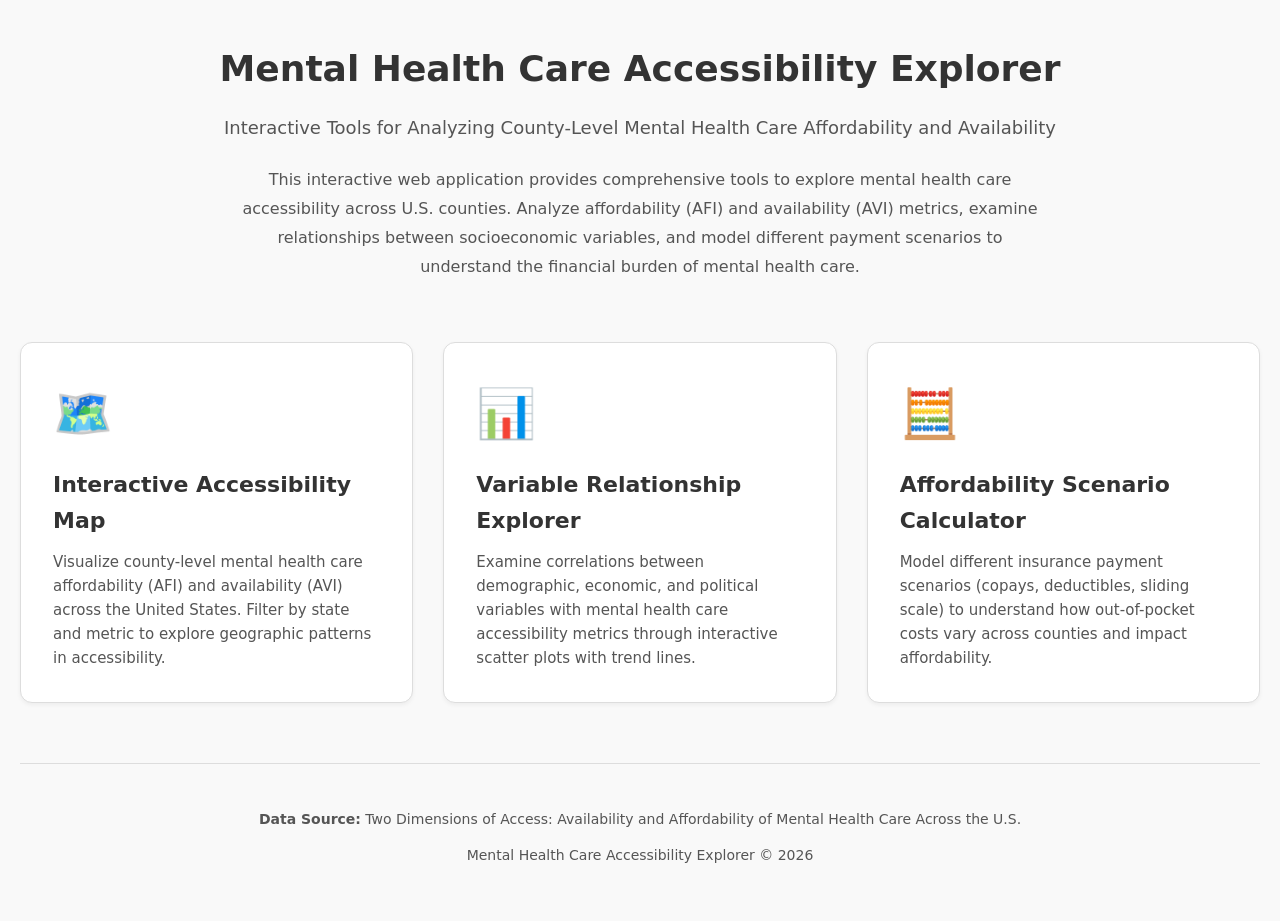
==== index.html @ cd302779 "Update landing page: remove Key Features section and update data source" ====
<!DOCTYPE html>
<html lang="en">
<head>
  <meta charset="utf-8" />
  <meta name="viewport" content="width=device-width, initial-scale=1" />
  <title>Mental Health Care Accessibility Explorer</title>
  <style>
    :root {
      --max-width: 1400px;
      --primary-green: #1a9850;
      --accent-orange: #f4a261;
      --light-bg: #f9f9f9;
      --card-bg: #ffffff;
      --text-primary: #333;
      --text-secondary: #555;
      --border-color: #ddd;
    }

    * { box-sizing: border-box; }

    body {
      margin: 0;
      padding: 0;
      font-family: system-ui, -apple-system, Segoe UI, Roboto, Arial, sans-serif;
      background-color: var(--light-bg);
      color: var(--text-primary);
      line-height: 1.6;
    }

    .container {
      max-width: var(--max-width);
      margin: 0 auto;
      padding: 40px 20px;
    }

    header {
      text-align: center;
      margin-bottom: 60px;
    }

    h1 {
      font-size: 36px;
      margin: 0 0 16px;
      color: var(--text-primary);
      font-weight: 700;
    }

    .subtitle {
      font-size: 18px;
      color: var(--text-secondary);
      margin: 0 0 24px;
    }

    .description {
      max-width: 800px;
      margin: 0 auto;
      font-size: 16px;
      color: var(--text-secondary);
      line-height: 1.8;
    }

    .nav-cards {
      display: grid;
      grid-template-columns: repeat(auto-fit, minmax(320px, 1fr));
      gap: 30px;
      margin: 50px 0;
    }

    .card {
      background: var(--card-bg);
      border: 1px solid var(--border-color);
      border-radius: 12px;
      padding: 32px;
      text-decoration: none;
      transition: all 0.3s ease;
      box-shadow: 0 2px 4px rgba(0,0,0,0.05);
    }

    .card:hover {
      transform: translateY(-4px);
      box-shadow: 0 8px 16px rgba(0,0,0,0.1);
      border-color: var(--primary-green);
    }

    .card-icon {
      font-size: 48px;
      margin-bottom: 16px;
      display: block;
    }

    .card-title {
      font-size: 22px;
      font-weight: 600;
      color: var(--text-primary);
      margin: 0 0 12px;
    }

    .card-description {
      font-size: 15px;
      color: var(--text-secondary);
      margin: 0;
      line-height: 1.6;
    }

    footer {
      text-align: center;
      margin-top: 60px;
      padding-top: 30px;
      border-top: 1px solid var(--border-color);
      color: var(--text-secondary);
      font-size: 14px;
    }

    @media (max-width: 768px) {
      h1 { font-size: 28px; }
      .subtitle { font-size: 16px; }
      .nav-cards { grid-template-columns: 1fr; }
    }
  </style>
</head>
<body>
  <div class="container">
    <header>
      <h1>Mental Health Care Accessibility Explorer</h1>
      <p class="subtitle">Interactive Tools for Analyzing County-Level Mental Health Care Affordability and Availability</p>
      <div class="description">
        <p>This interactive web application provides comprehensive tools to explore mental health care accessibility across U.S. counties. Analyze affordability (AFI) and availability (AVI) metrics, examine relationships between socioeconomic variables, and model different payment scenarios to understand the financial burden of mental health care.</p>
      </div>
    </header>

    <div class="nav-cards">
      <a href="map.html" class="card">
        <span class="card-icon">🗺️</span>
        <h3 class="card-title">Interactive Accessibility Map</h3>
        <p class="card-description">Visualize county-level mental health care affordability (AFI) and availability (AVI) across the United States. Filter by state and metric to explore geographic patterns in accessibility.</p>
      </a>

      <a href="explorer.html" class="card">
        <span class="card-icon">📊</span>
        <h3 class="card-title">Variable Relationship Explorer</h3>
        <p class="card-description">Examine correlations between demographic, economic, and political variables with mental health care accessibility metrics through interactive scatter plots with trend lines.</p>
      </a>

      <a href="calculator.html" class="card">
        <span class="card-icon">🧮</span>
        <h3 class="card-title">Affordability Scenario Calculator</h3>
        <p class="card-description">Model different insurance payment scenarios (copays, deductibles, sliding scale) to understand how out-of-pocket costs vary across counties and impact affordability.</p>
      </a>
    </div>

    <footer>
      <p><strong>Data Source:</strong> Two Dimensions of Access: Availability and Affordability of Mental Health Care Across the U.S.</p>
      <p>Mental Health Care Accessibility Explorer &copy; 2026</p>
    </footer>
  </div>
</body>
</html>
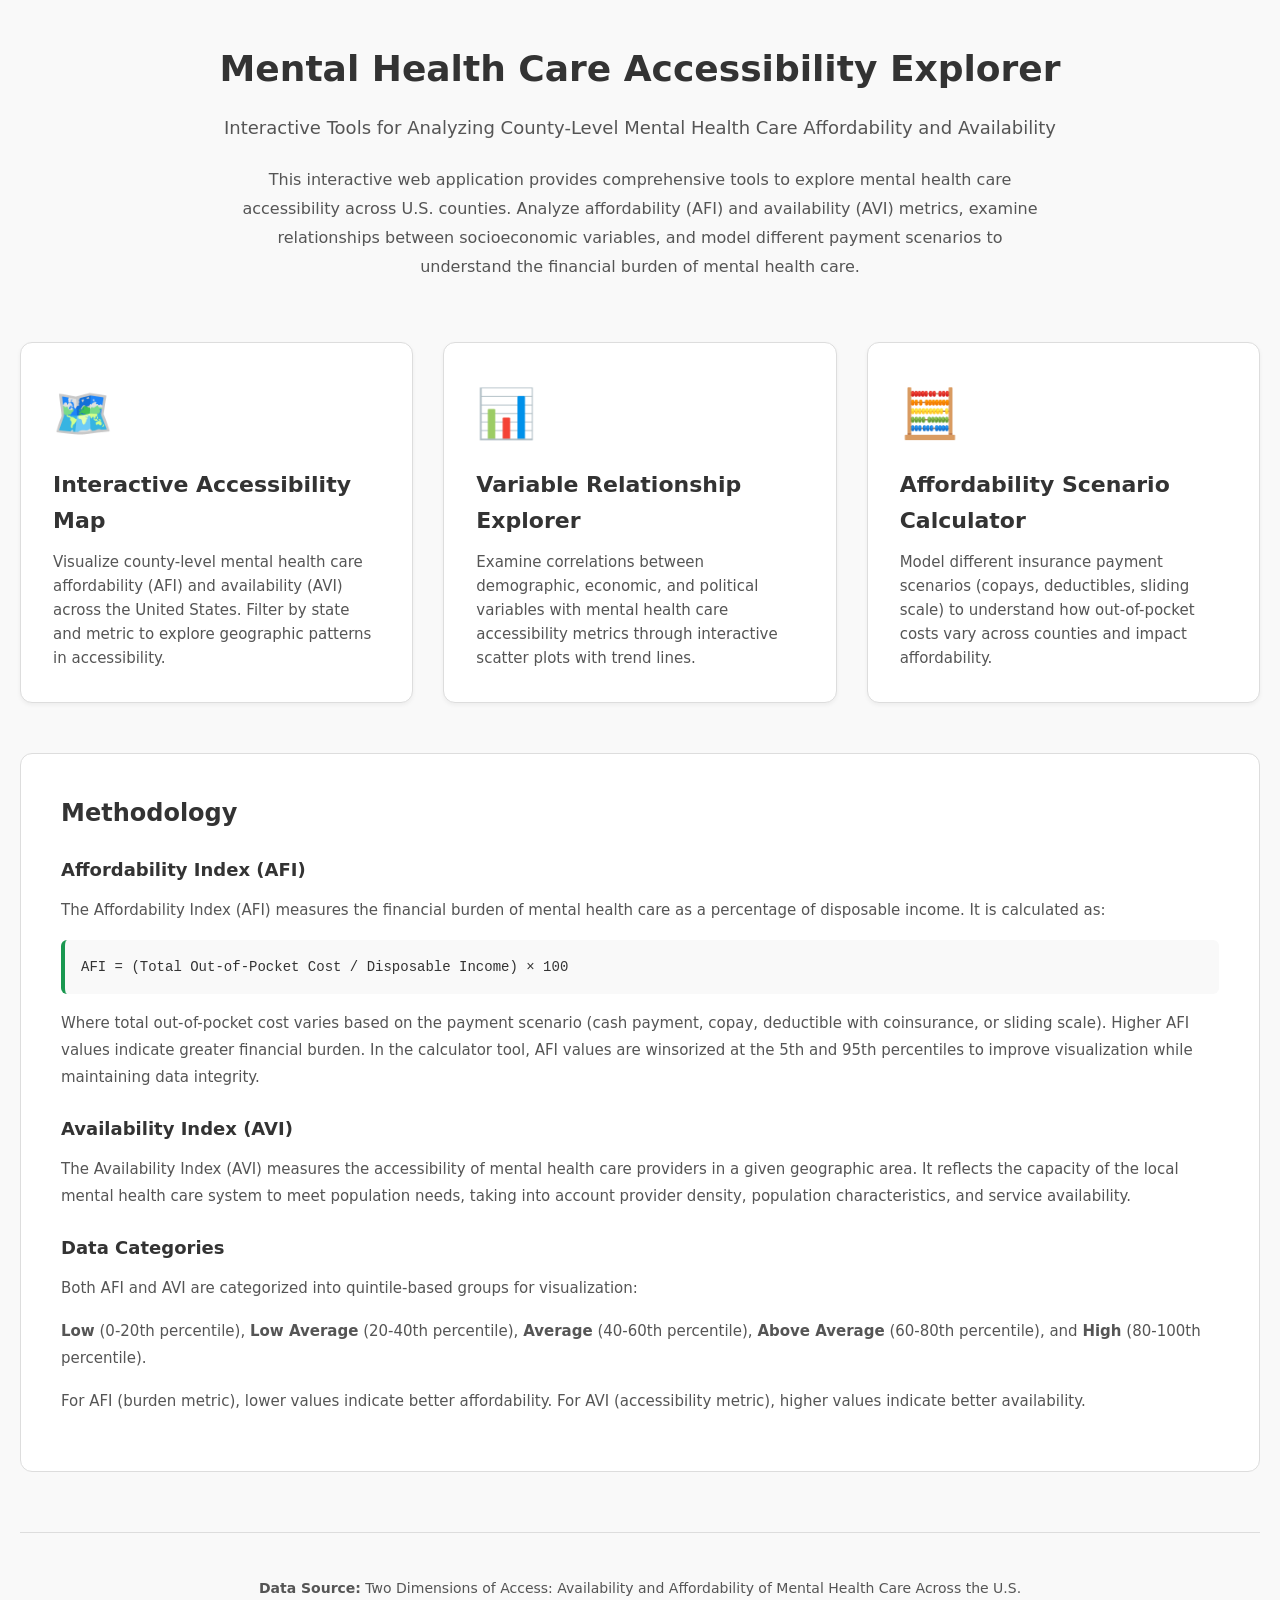
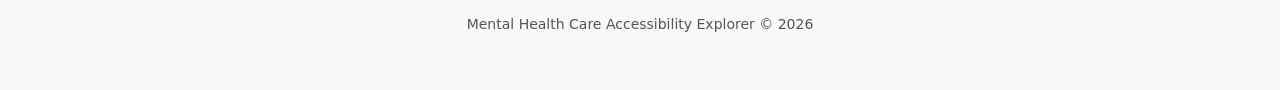
==== commit 2227858c: "Add download functionality, data source citations, and methodology section - Add PNG download button" ====
--- a/index.html
+++ b/index.html
@@ -102,6 +102,46 @@
       line-height: 1.6;
     }
 
+    .methodology {
+      background: var(--card-bg);
+      border: 1px solid var(--border-color);
+      border-radius: 12px;
+      padding: 40px;
+      margin-top: 50px;
+    }
+
+    .methodology h2 {
+      font-size: 24px;
+      margin: 0 0 24px;
+      color: var(--text-primary);
+      font-weight: 600;
+    }
+
+    .methodology h3 {
+      font-size: 18px;
+      margin: 24px 0 12px;
+      color: var(--text-primary);
+      font-weight: 600;
+    }
+
+    .methodology p {
+      font-size: 15px;
+      color: var(--text-secondary);
+      line-height: 1.8;
+      margin: 0 0 16px;
+    }
+
+    .methodology .formula {
+      background-color: var(--light-bg);
+      padding: 16px;
+      border-radius: 6px;
+      border-left: 4px solid var(--primary-green);
+      font-family: 'Courier New', monospace;
+      font-size: 14px;
+      margin: 16px 0;
+      color: var(--text-primary);
+    }
+
     footer {
       text-align: center;
       margin-top: 60px;
@@ -148,6 +188,25 @@
       </a>
     </div>
 
+    <div class="methodology">
+      <h2>Methodology</h2>
+
+      <h3>Affordability Index (AFI)</h3>
+      <p>The Affordability Index (AFI) measures the financial burden of mental health care as a percentage of disposable income. It is calculated as:</p>
+      <div class="formula">
+        AFI = (Total Out-of-Pocket Cost / Disposable Income) × 100
+      </div>
+      <p>Where total out-of-pocket cost varies based on the payment scenario (cash payment, copay, deductible with coinsurance, or sliding scale). Higher AFI values indicate greater financial burden. In the calculator tool, AFI values are winsorized at the 5th and 95th percentiles to improve visualization while maintaining data integrity.</p>
+
+      <h3>Availability Index (AVI)</h3>
+      <p>The Availability Index (AVI) measures the accessibility of mental health care providers in a given geographic area. It reflects the capacity of the local mental health care system to meet population needs, taking into account provider density, population characteristics, and service availability.</p>
+
+      <h3>Data Categories</h3>
+      <p>Both AFI and AVI are categorized into quintile-based groups for visualization:</p>
+      <p><strong>Low</strong> (0-20th percentile), <strong>Low Average</strong> (20-40th percentile), <strong>Average</strong> (40-60th percentile), <strong>Above Average</strong> (60-80th percentile), and <strong>High</strong> (80-100th percentile).</p>
+      <p>For AFI (burden metric), lower values indicate better affordability. For AVI (accessibility metric), higher values indicate better availability.</p>
+    </div>
+
     <footer>
       <p><strong>Data Source:</strong> Two Dimensions of Access: Availability and Affordability of Mental Health Care Across the U.S.</p>
       <p>Mental Health Care Accessibility Explorer &copy; 2026</p>
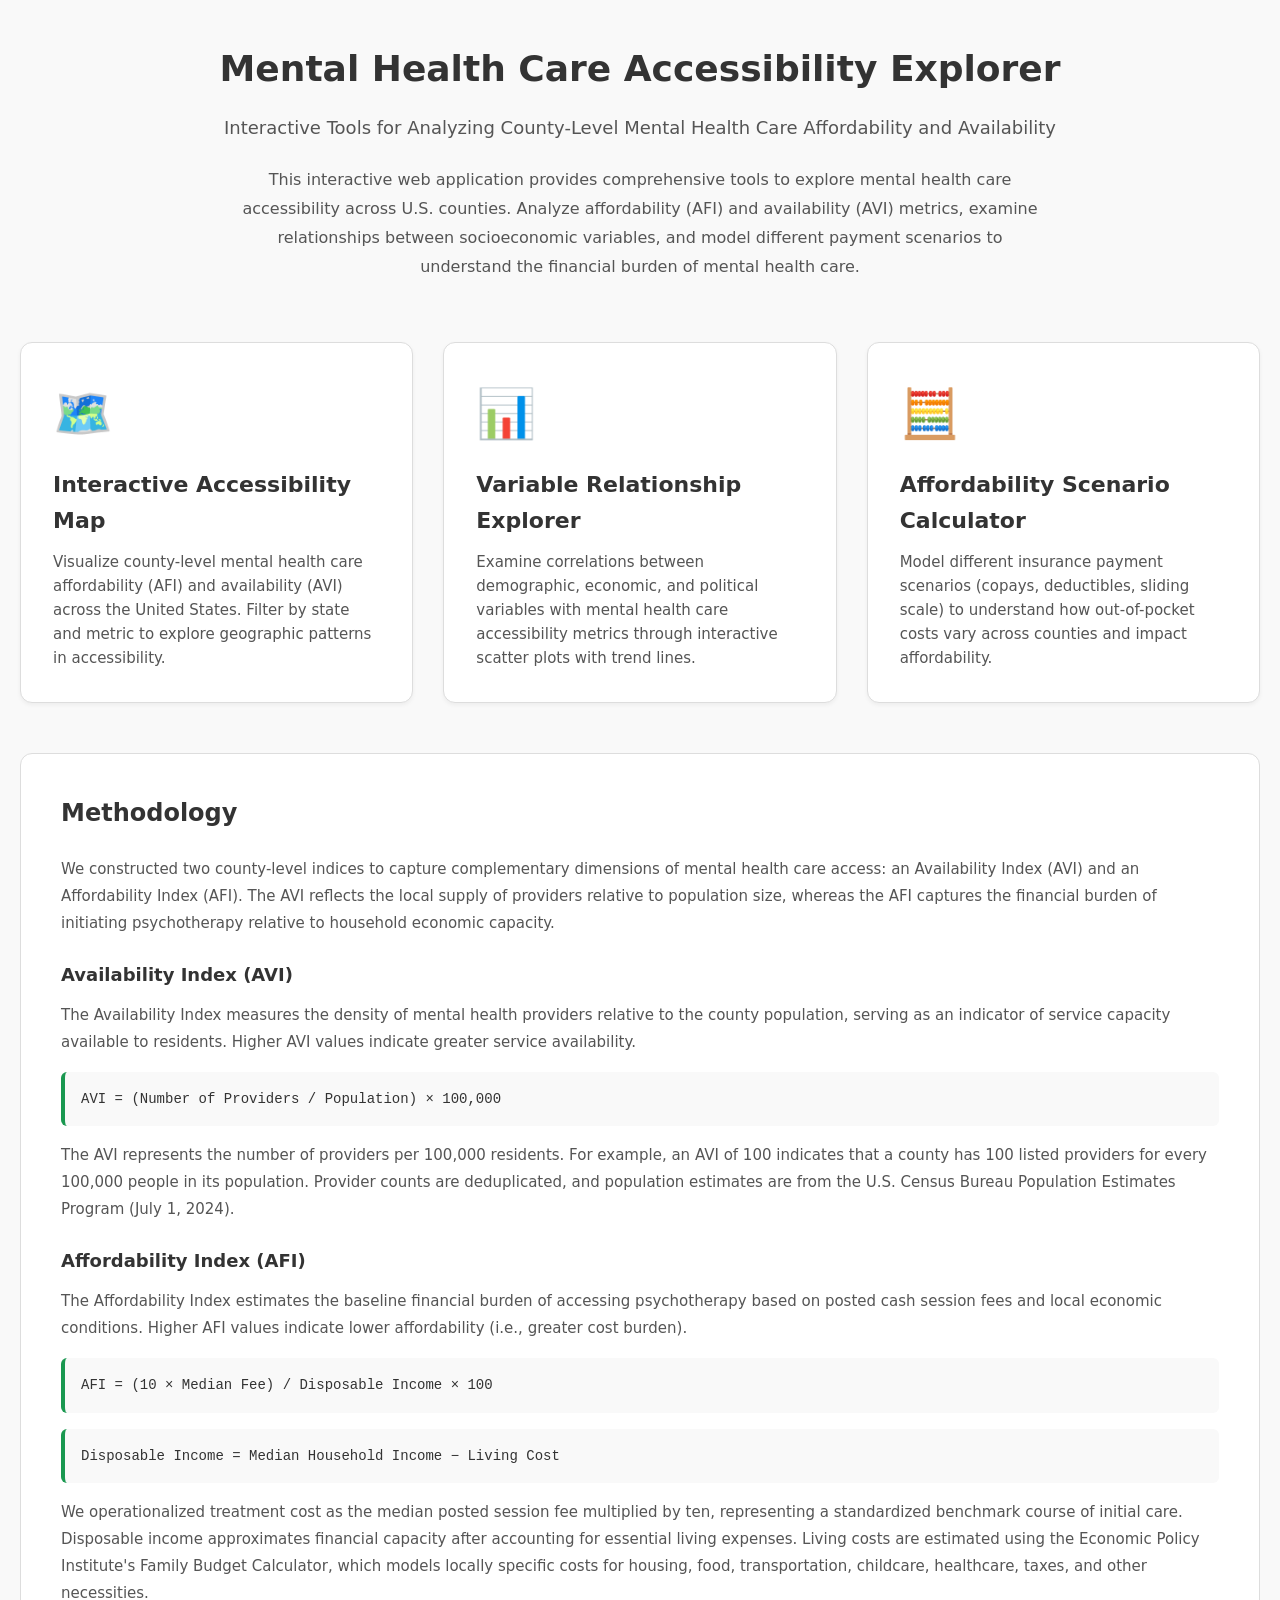
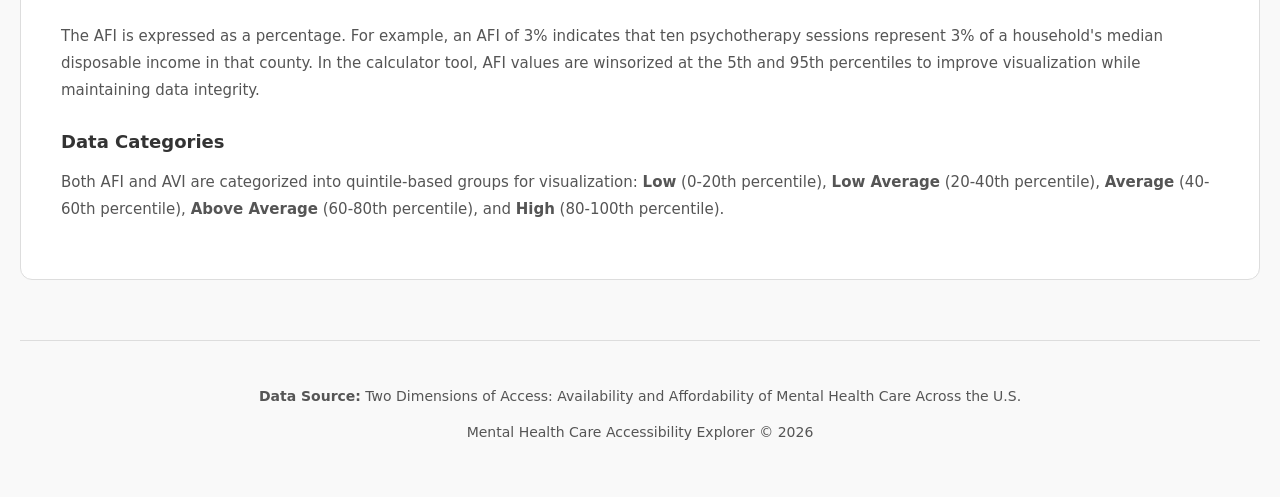
==== commit abf2e02b: "Update methodology section with detailed AVI and AFI formulas - Add comprehensive explanation of Ava" ====
--- a/index.html
+++ b/index.html
@@ -190,21 +190,28 @@
 
     <div class="methodology">
       <h2>Methodology</h2>
+      <p>We constructed two county-level indices to capture complementary dimensions of mental health care access: an Availability Index (AVI) and an Affordability Index (AFI). The AVI reflects the local supply of providers relative to population size, whereas the AFI captures the financial burden of initiating psychotherapy relative to household economic capacity.</p>
+
+      <h3>Availability Index (AVI)</h3>
+      <p>The Availability Index measures the density of mental health providers relative to the county population, serving as an indicator of service capacity available to residents. Higher AVI values indicate greater service availability.</p>
+      <div class="formula">
+        AVI = (Number of Providers / Population) × 100,000
+      </div>
+      <p>The AVI represents the number of providers per 100,000 residents. For example, an AVI of 100 indicates that a county has 100 listed providers for every 100,000 people in its population. Provider counts are deduplicated, and population estimates are from the U.S. Census Bureau Population Estimates Program (July 1, 2024).</p>
 
       <h3>Affordability Index (AFI)</h3>
-      <p>The Affordability Index (AFI) measures the financial burden of mental health care as a percentage of disposable income. It is calculated as:</p>
+      <p>The Affordability Index estimates the baseline financial burden of accessing psychotherapy based on posted cash session fees and local economic conditions. Higher AFI values indicate lower affordability (i.e., greater cost burden).</p>
       <div class="formula">
-        AFI = (Total Out-of-Pocket Cost / Disposable Income) × 100
-      </div>
-      <p>Where total out-of-pocket cost varies based on the payment scenario (cash payment, copay, deductible with coinsurance, or sliding scale). Higher AFI values indicate greater financial burden. In the calculator tool, AFI values are winsorized at the 5th and 95th percentiles to improve visualization while maintaining data integrity.</p>
-
-      <h3>Availability Index (AVI)</h3>
-      <p>The Availability Index (AVI) measures the accessibility of mental health care providers in a given geographic area. It reflects the capacity of the local mental health care system to meet population needs, taking into account provider density, population characteristics, and service availability.</p>
+        AFI = (10 × Median Fee) / Disposable Income × 100
+      </div>
+      <div class="formula">
+        Disposable Income = Median Household Income − Living Cost
+      </div>
+      <p>We operationalized treatment cost as the median posted session fee multiplied by ten, representing a standardized benchmark course of initial care. Disposable income approximates financial capacity after accounting for essential living expenses. Living costs are estimated using the Economic Policy Institute's Family Budget Calculator, which models locally specific costs for housing, food, transportation, childcare, healthcare, taxes, and other necessities.</p>
+      <p>The AFI is expressed as a percentage. For example, an AFI of 3% indicates that ten psychotherapy sessions represent 3% of a household's median disposable income in that county. In the calculator tool, AFI values are winsorized at the 5th and 95th percentiles to improve visualization while maintaining data integrity.</p>
 
       <h3>Data Categories</h3>
-      <p>Both AFI and AVI are categorized into quintile-based groups for visualization:</p>
-      <p><strong>Low</strong> (0-20th percentile), <strong>Low Average</strong> (20-40th percentile), <strong>Average</strong> (40-60th percentile), <strong>Above Average</strong> (60-80th percentile), and <strong>High</strong> (80-100th percentile).</p>
-      <p>For AFI (burden metric), lower values indicate better affordability. For AVI (accessibility metric), higher values indicate better availability.</p>
+      <p>Both AFI and AVI are categorized into quintile-based groups for visualization: <strong>Low</strong> (0-20th percentile), <strong>Low Average</strong> (20-40th percentile), <strong>Average</strong> (40-60th percentile), <strong>Above Average</strong> (60-80th percentile), and <strong>High</strong> (80-100th percentile).</p>
     </div>
 
     <footer>
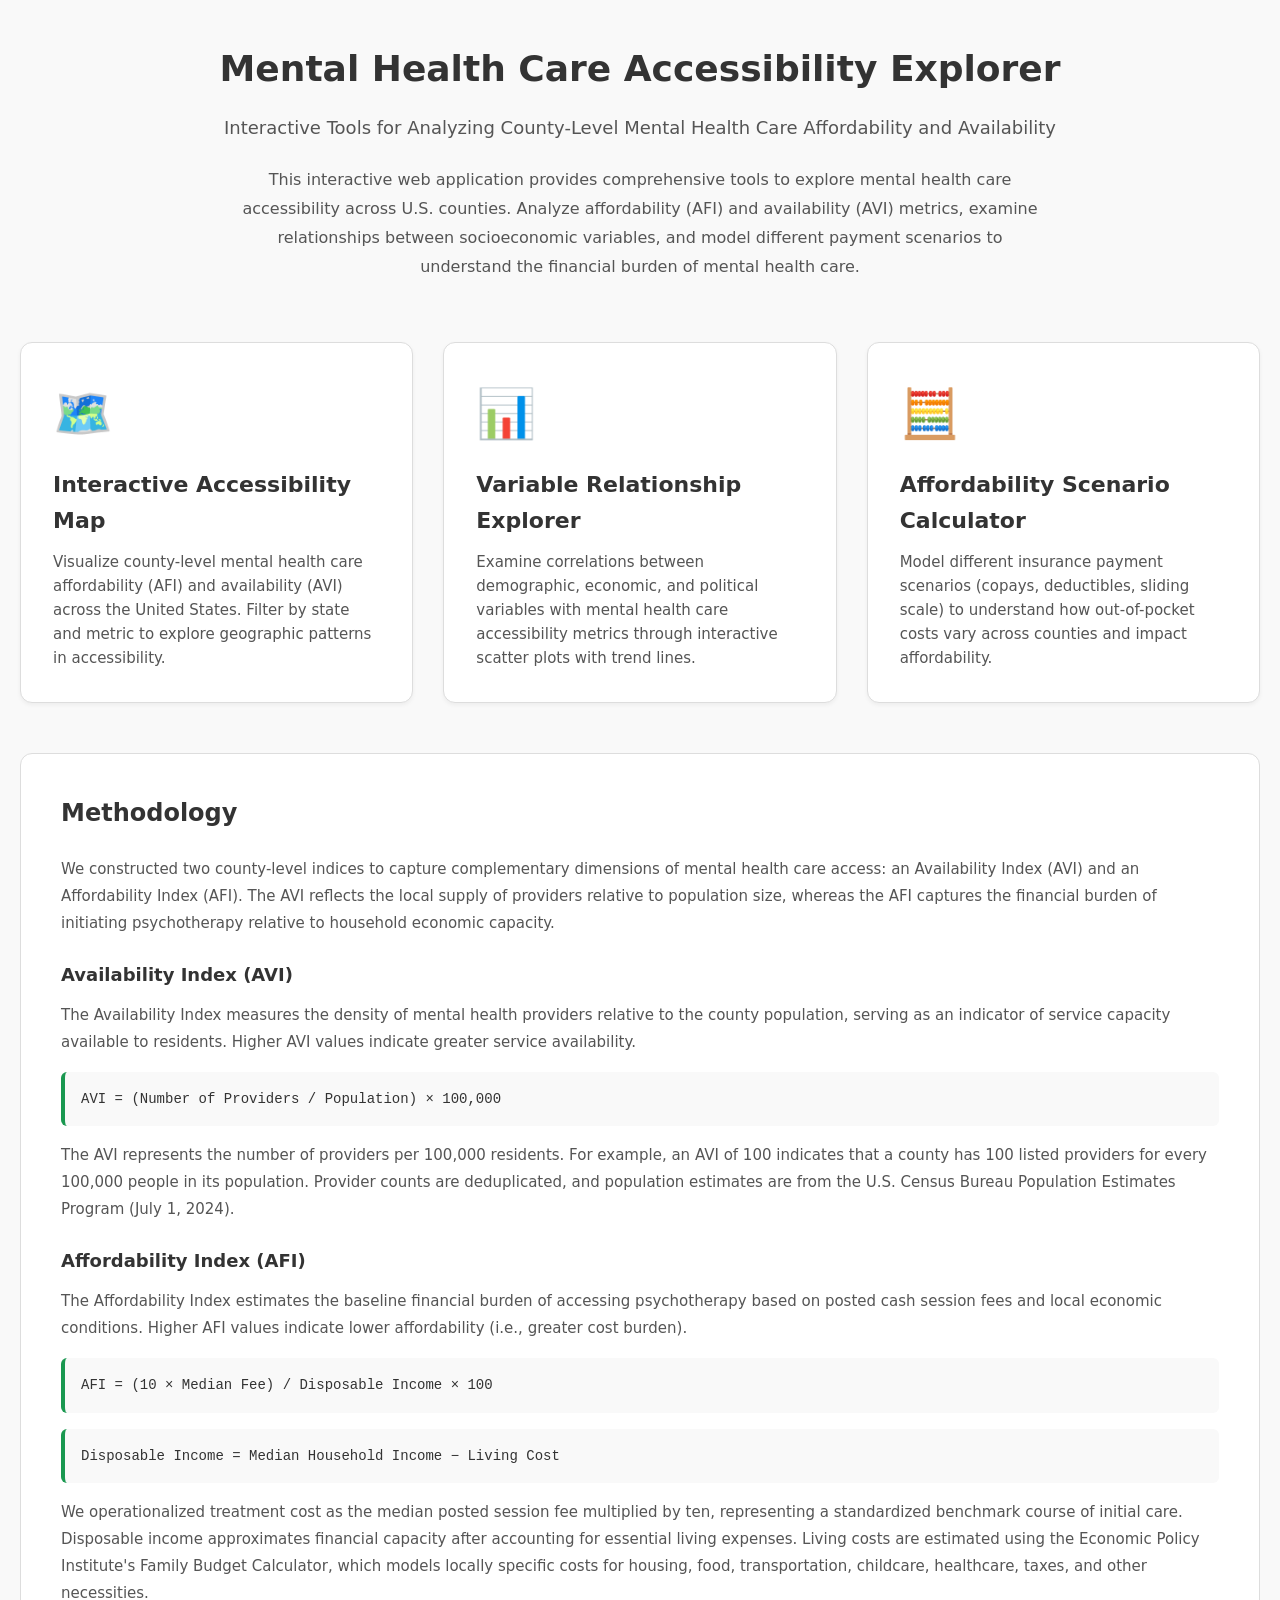
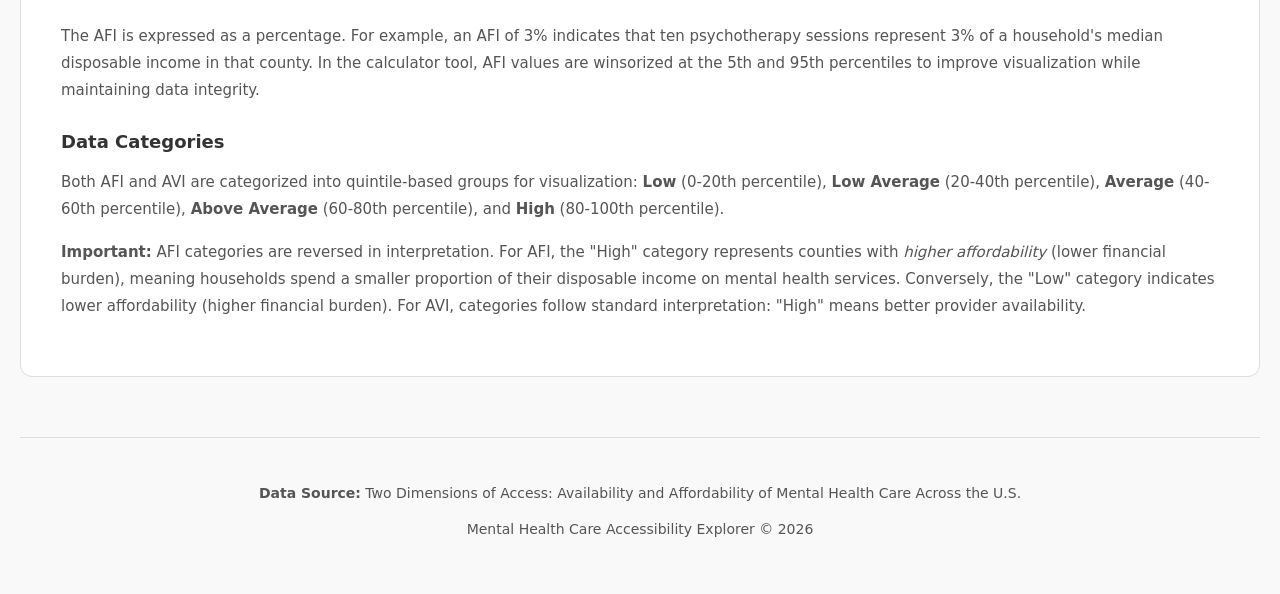
==== commit 76b4304b: "Clarify reversed AFI category interpretation in methodology - Add explicit note that AFI categories " ====
--- a/index.html
+++ b/index.html
@@ -212,6 +212,7 @@
 
       <h3>Data Categories</h3>
       <p>Both AFI and AVI are categorized into quintile-based groups for visualization: <strong>Low</strong> (0-20th percentile), <strong>Low Average</strong> (20-40th percentile), <strong>Average</strong> (40-60th percentile), <strong>Above Average</strong> (60-80th percentile), and <strong>High</strong> (80-100th percentile).</p>
+      <p><strong>Important:</strong> AFI categories are reversed in interpretation. For AFI, the "High" category represents counties with <em>higher affordability</em> (lower financial burden), meaning households spend a smaller proportion of their disposable income on mental health services. Conversely, the "Low" category indicates lower affordability (higher financial burden). For AVI, categories follow standard interpretation: "High" means better provider availability.</p>
     </div>
 
     <footer>
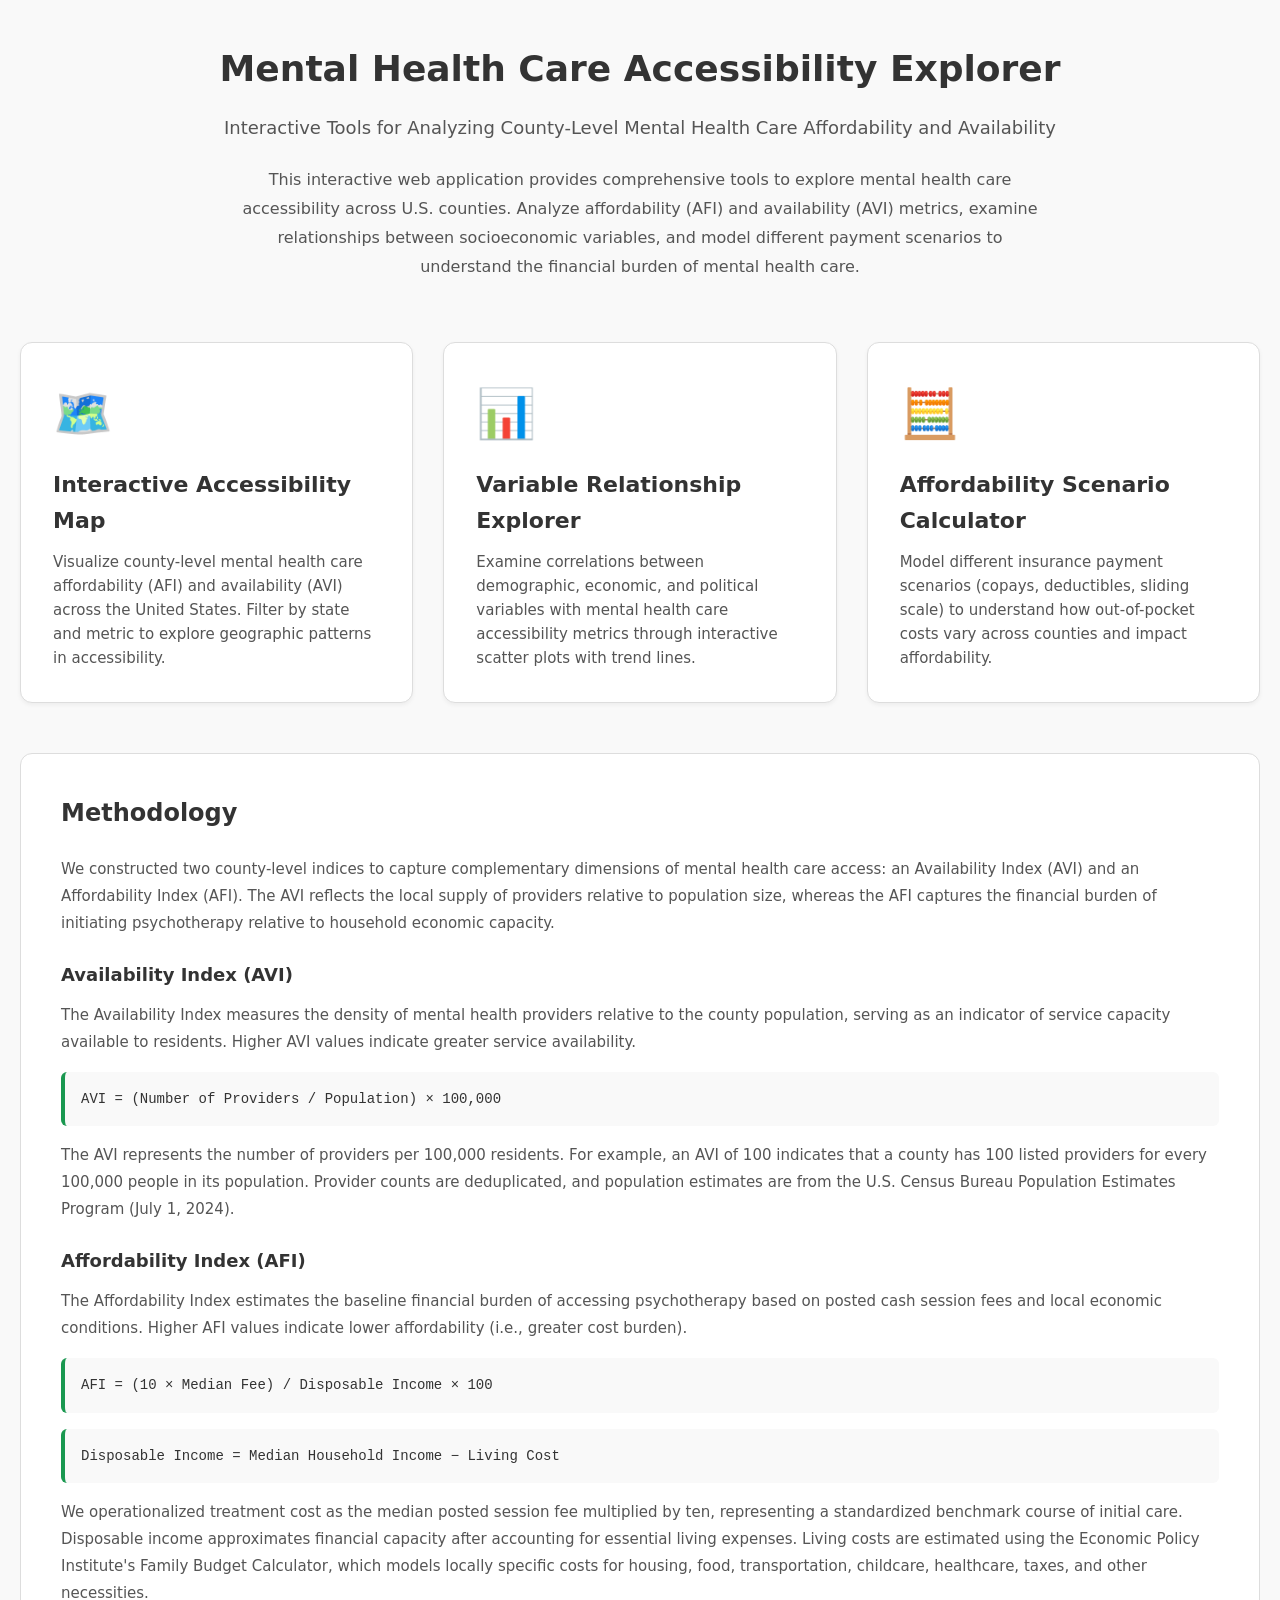
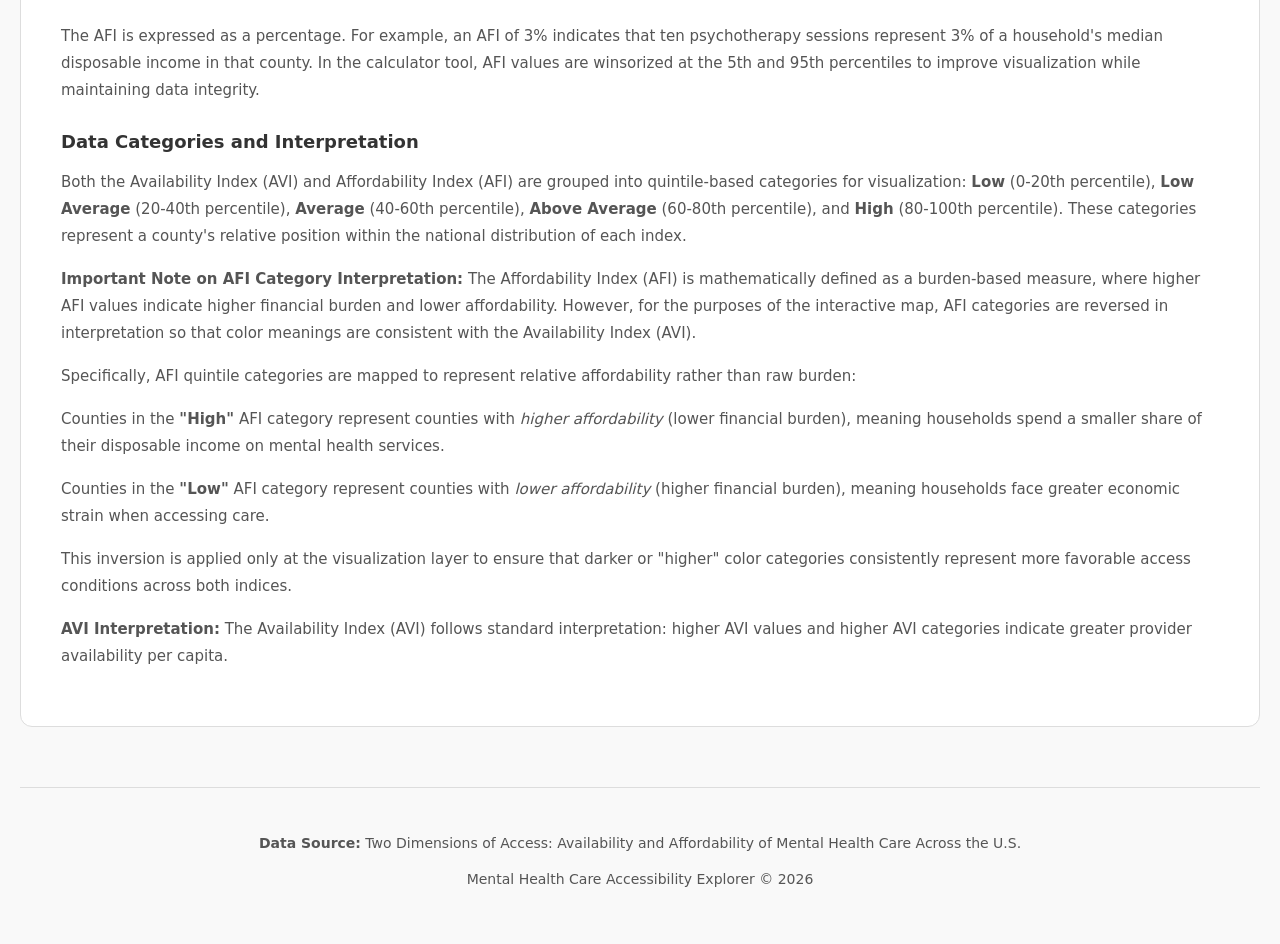
==== commit 4ef3217d: "Expand Data Categories section with comprehensive AFI interpretation - Add detailed explanation of q" ====
--- a/index.html
+++ b/index.html
@@ -210,9 +210,18 @@
       <p>We operationalized treatment cost as the median posted session fee multiplied by ten, representing a standardized benchmark course of initial care. Disposable income approximates financial capacity after accounting for essential living expenses. Living costs are estimated using the Economic Policy Institute's Family Budget Calculator, which models locally specific costs for housing, food, transportation, childcare, healthcare, taxes, and other necessities.</p>
       <p>The AFI is expressed as a percentage. For example, an AFI of 3% indicates that ten psychotherapy sessions represent 3% of a household's median disposable income in that county. In the calculator tool, AFI values are winsorized at the 5th and 95th percentiles to improve visualization while maintaining data integrity.</p>
 
-      <h3>Data Categories</h3>
-      <p>Both AFI and AVI are categorized into quintile-based groups for visualization: <strong>Low</strong> (0-20th percentile), <strong>Low Average</strong> (20-40th percentile), <strong>Average</strong> (40-60th percentile), <strong>Above Average</strong> (60-80th percentile), and <strong>High</strong> (80-100th percentile).</p>
-      <p><strong>Important:</strong> AFI categories are reversed in interpretation. For AFI, the "High" category represents counties with <em>higher affordability</em> (lower financial burden), meaning households spend a smaller proportion of their disposable income on mental health services. Conversely, the "Low" category indicates lower affordability (higher financial burden). For AVI, categories follow standard interpretation: "High" means better provider availability.</p>
+      <h3>Data Categories and Interpretation</h3>
+      <p>Both the Availability Index (AVI) and Affordability Index (AFI) are grouped into quintile-based categories for visualization: <strong>Low</strong> (0-20th percentile), <strong>Low Average</strong> (20-40th percentile), <strong>Average</strong> (40-60th percentile), <strong>Above Average</strong> (60-80th percentile), and <strong>High</strong> (80-100th percentile). These categories represent a county's relative position within the national distribution of each index.</p>
+
+      <p><strong>Important Note on AFI Category Interpretation:</strong> The Affordability Index (AFI) is mathematically defined as a burden-based measure, where higher AFI values indicate higher financial burden and lower affordability. However, for the purposes of the interactive map, AFI categories are reversed in interpretation so that color meanings are consistent with the Availability Index (AVI).</p>
+
+      <p>Specifically, AFI quintile categories are mapped to represent relative affordability rather than raw burden:</p>
+      <p>Counties in the <strong>"High"</strong> AFI category represent counties with <em>higher affordability</em> (lower financial burden), meaning households spend a smaller share of their disposable income on mental health services.</p>
+      <p>Counties in the <strong>"Low"</strong> AFI category represent counties with <em>lower affordability</em> (higher financial burden), meaning households face greater economic strain when accessing care.</p>
+
+      <p>This inversion is applied only at the visualization layer to ensure that darker or "higher" color categories consistently represent more favorable access conditions across both indices.</p>
+
+      <p><strong>AVI Interpretation:</strong> The Availability Index (AVI) follows standard interpretation: higher AVI values and higher AVI categories indicate greater provider availability per capita.</p>
     </div>
 
     <footer>
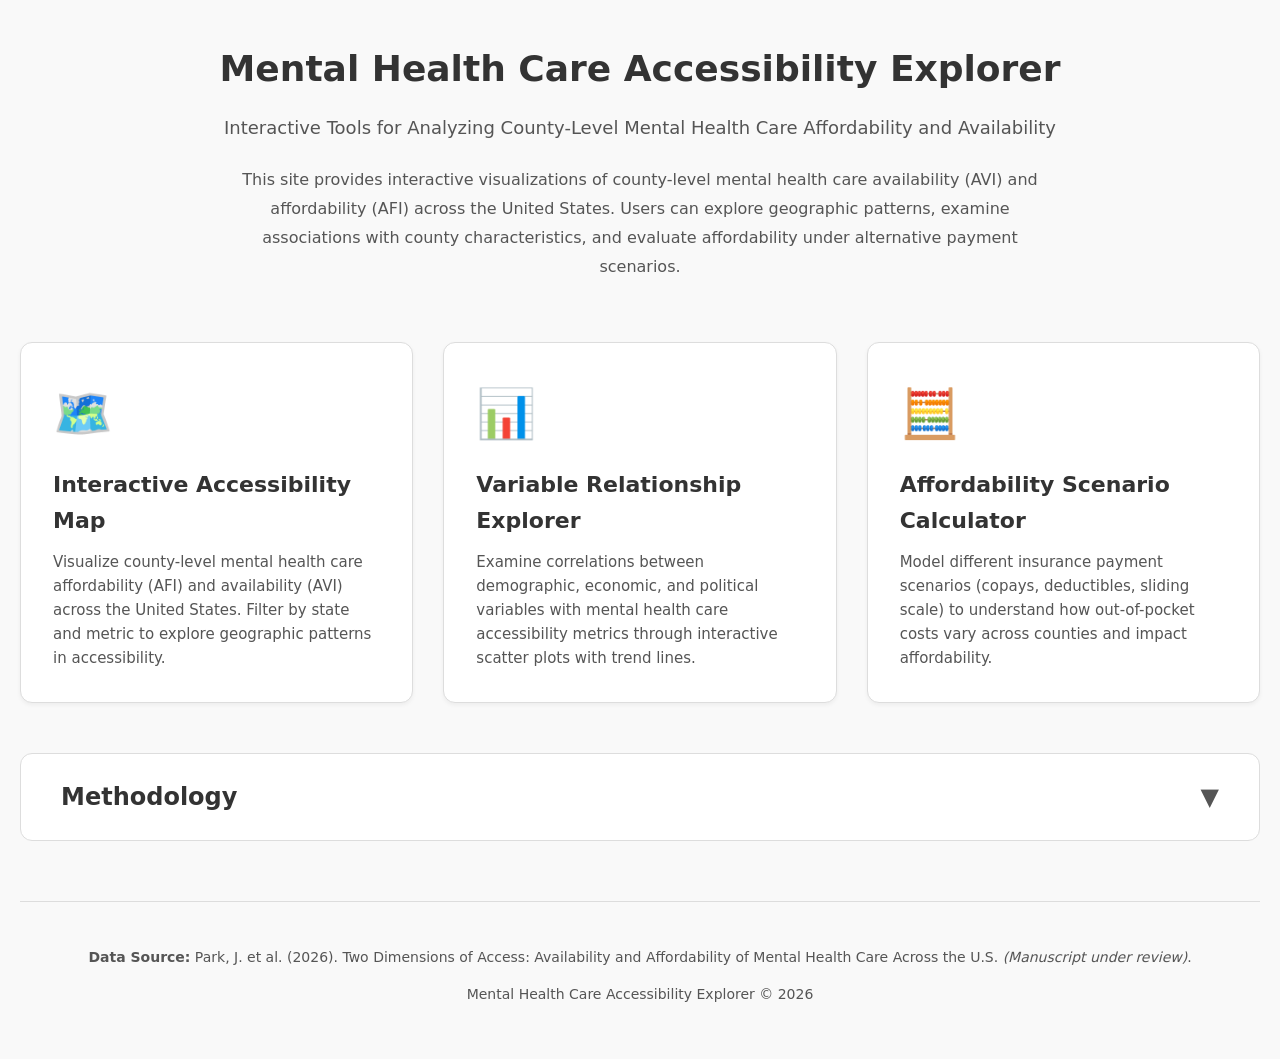
==== commit 69e020e9: "Update landing page: reduce marketing tone, add citable citation, make methodology collapsible" ====
--- a/index.html
+++ b/index.html
@@ -106,15 +106,52 @@
       background: var(--card-bg);
       border: 1px solid var(--border-color);
       border-radius: 12px;
-      padding: 40px;
+      padding: 0;
       margin-top: 50px;
+      overflow: hidden;
+    }
+
+    .methodology-header {
+      padding: 24px 40px;
+      cursor: pointer;
+      user-select: none;
+      display: flex;
+      justify-content: space-between;
+      align-items: center;
+      transition: background-color 0.2s ease;
+    }
+
+    .methodology-header:hover {
+      background-color: var(--light-bg);
     }
 
     .methodology h2 {
       font-size: 24px;
-      margin: 0 0 24px;
+      margin: 0;
       color: var(--text-primary);
       font-weight: 600;
+    }
+
+    .methodology-toggle {
+      font-size: 24px;
+      color: var(--text-secondary);
+      transition: transform 0.3s ease;
+    }
+
+    .methodology-toggle.open {
+      transform: rotate(180deg);
+    }
+
+    .methodology-content {
+      max-height: 0;
+      overflow: hidden;
+      transition: max-height 0.3s ease;
+      padding: 0 40px;
+    }
+
+    .methodology-content.open {
+      max-height: 3000px;
+      padding: 0 40px 40px;
     }
 
     .methodology h3 {
@@ -164,7 +201,7 @@
       <h1>Mental Health Care Accessibility Explorer</h1>
       <p class="subtitle">Interactive Tools for Analyzing County-Level Mental Health Care Affordability and Availability</p>
       <div class="description">
-        <p>This interactive web application provides comprehensive tools to explore mental health care accessibility across U.S. counties. Analyze affordability (AFI) and availability (AVI) metrics, examine relationships between socioeconomic variables, and model different payment scenarios to understand the financial burden of mental health care.</p>
+        <p>This site provides interactive visualizations of county-level mental health care availability (AVI) and affordability (AFI) across the United States. Users can explore geographic patterns, examine associations with county characteristics, and evaluate affordability under alternative payment scenarios.</p>
       </div>
     </header>
 
@@ -189,8 +226,12 @@
     </div>
 
     <div class="methodology">
-      <h2>Methodology</h2>
-      <p>We constructed two county-level indices to capture complementary dimensions of mental health care access: an Availability Index (AVI) and an Affordability Index (AFI). The AVI reflects the local supply of providers relative to population size, whereas the AFI captures the financial burden of initiating psychotherapy relative to household economic capacity.</p>
+      <div class="methodology-header" onclick="toggleMethodology()">
+        <h2>Methodology</h2>
+        <span class="methodology-toggle" id="methodology-toggle">▼</span>
+      </div>
+      <div class="methodology-content" id="methodology-content">
+        <p>We constructed two county-level indices to capture complementary dimensions of mental health care access: an Availability Index (AVI) and an Affordability Index (AFI). The AVI reflects the local supply of providers relative to population size, whereas the AFI captures the financial burden of initiating psychotherapy relative to household economic capacity.</p>
 
       <h3>Availability Index (AVI)</h3>
       <p>The Availability Index measures the density of mental health providers relative to the county population, serving as an indicator of service capacity available to residents. Higher AVI values indicate greater service availability.</p>
@@ -222,12 +263,23 @@
       <p>This inversion is applied only at the visualization layer to ensure that darker or "higher" color categories consistently represent more favorable access conditions across both indices.</p>
 
       <p><strong>AVI Interpretation:</strong> The Availability Index (AVI) follows standard interpretation: higher AVI values and higher AVI categories indicate greater provider availability per capita.</p>
+      </div>
     </div>
 
     <footer>
-      <p><strong>Data Source:</strong> Two Dimensions of Access: Availability and Affordability of Mental Health Care Across the U.S.</p>
+      <p><strong>Data Source:</strong> Park, J. et al. (2026). Two Dimensions of Access: Availability and Affordability of Mental Health Care Across the U.S. <em>(Manuscript under review)</em>.</p>
       <p>Mental Health Care Accessibility Explorer &copy; 2026</p>
     </footer>
   </div>
+
+  <script>
+    function toggleMethodology() {
+      const content = document.getElementById('methodology-content');
+      const toggle = document.getElementById('methodology-toggle');
+
+      content.classList.toggle('open');
+      toggle.classList.toggle('open');
+    }
+  </script>
 </body>
 </html>
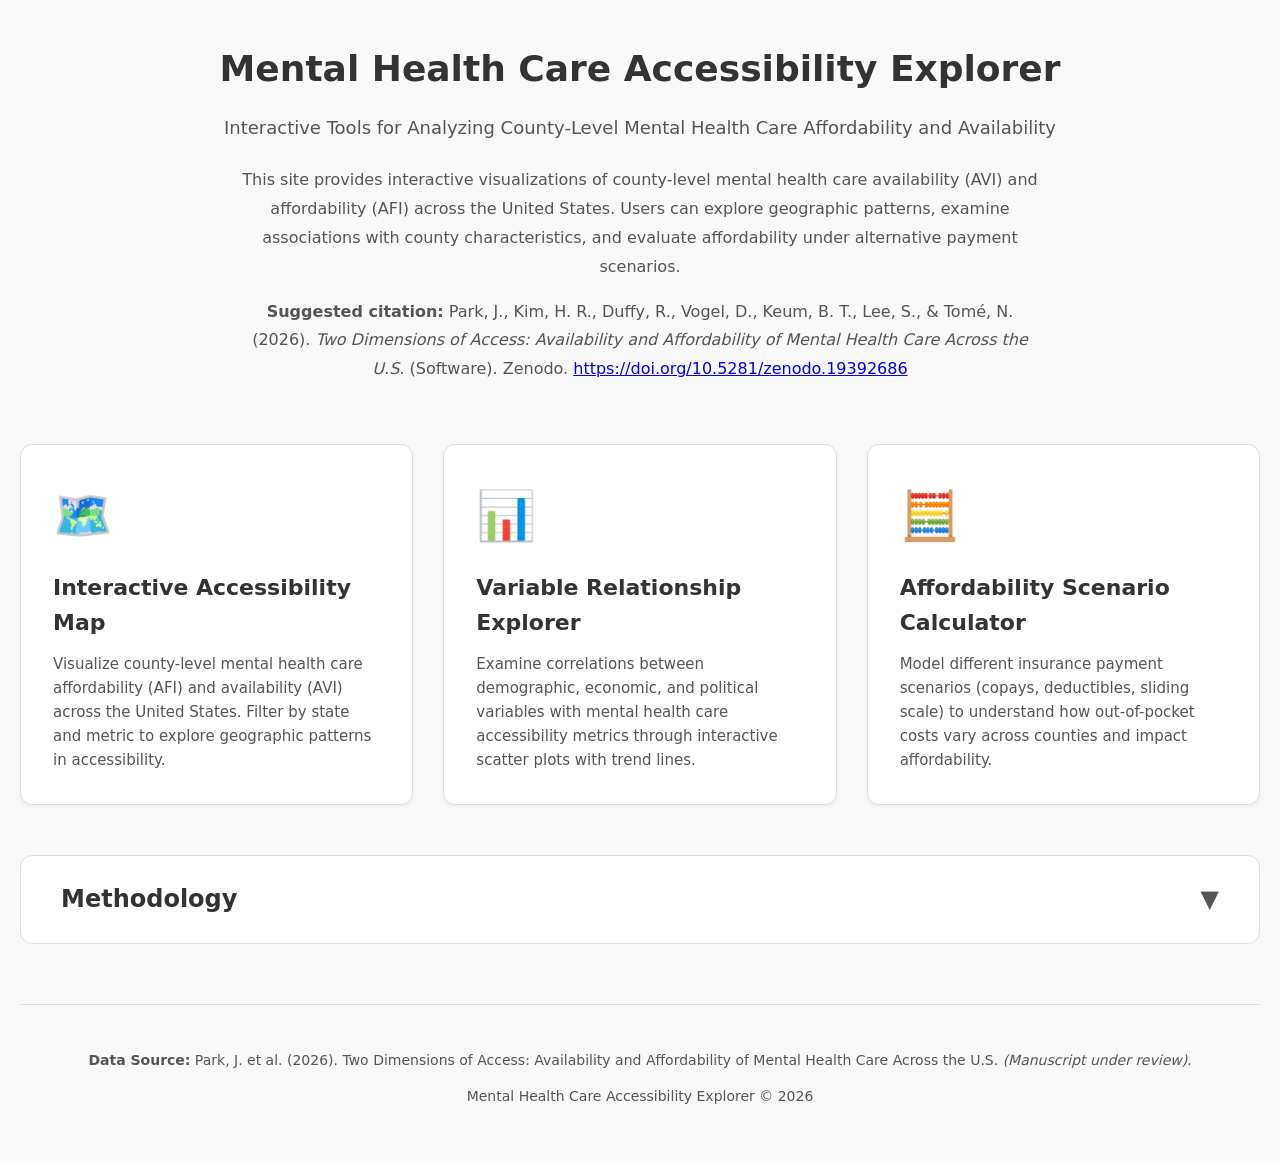
==== commit a90a8056: "homepage edited" ====
--- a/index.html
+++ b/index.html
@@ -202,6 +202,7 @@
       <p class="subtitle">Interactive Tools for Analyzing County-Level Mental Health Care Affordability and Availability</p>
       <div class="description">
         <p>This site provides interactive visualizations of county-level mental health care availability (AVI) and affordability (AFI) across the United States. Users can explore geographic patterns, examine associations with county characteristics, and evaluate affordability under alternative payment scenarios.</p>
+        <p><strong>Suggested citation:</strong> Park, J., Kim, H. R., Duffy, R., Vogel, D., Keum, B. T., Lee, S., &amp; Tomé, N. (2026). <em>Two Dimensions of Access: Availability and Affordability of Mental Health Care Across the U.S.</em> (Software). Zenodo. <a href="https://doi.org/10.5281/zenodo.19392686">https://doi.org/10.5281/zenodo.19392686</a></p>
       </div>
     </header>
 
@@ -249,7 +250,7 @@
         Disposable Income = Median Household Income − Living Cost
       </div>
       <p>We operationalized treatment cost as the median posted session fee multiplied by ten, representing a standardized benchmark course of initial care. Disposable income approximates financial capacity after accounting for essential living expenses. Living costs are estimated using the Economic Policy Institute's Family Budget Calculator, which models locally specific costs for housing, food, transportation, childcare, healthcare, taxes, and other necessities.</p>
-      <p>The AFI is expressed as a percentage. For example, an AFI of 3% indicates that ten psychotherapy sessions represent 3% of a household's median disposable income in that county. In the calculator tool, AFI values are winsorized at the 5th and 95th percentiles to improve visualization while maintaining data integrity.</p>
+      <p>The AFI is expressed as a percentage. For example, an AFI of 3% indicates that ten psychotherapy sessions represent 3% of a household's median disposable income in that county. In the calculator tool, AFI values are winsorized at the 5th and 95th percentiles to improve visualization while maintaining data integrity. Counties with negative disposable income (where living costs exceed median household income) are assigned the 95th percentile value, representing the highest financial burden.</p>
 
       <h3>Data Categories and Interpretation</h3>
       <p>Both the Availability Index (AVI) and Affordability Index (AFI) are grouped into quintile-based categories for visualization: <strong>Low</strong> (0-20th percentile), <strong>Low Average</strong> (20-40th percentile), <strong>Average</strong> (40-60th percentile), <strong>Above Average</strong> (60-80th percentile), and <strong>High</strong> (80-100th percentile). These categories represent a county's relative position within the national distribution of each index.</p>
